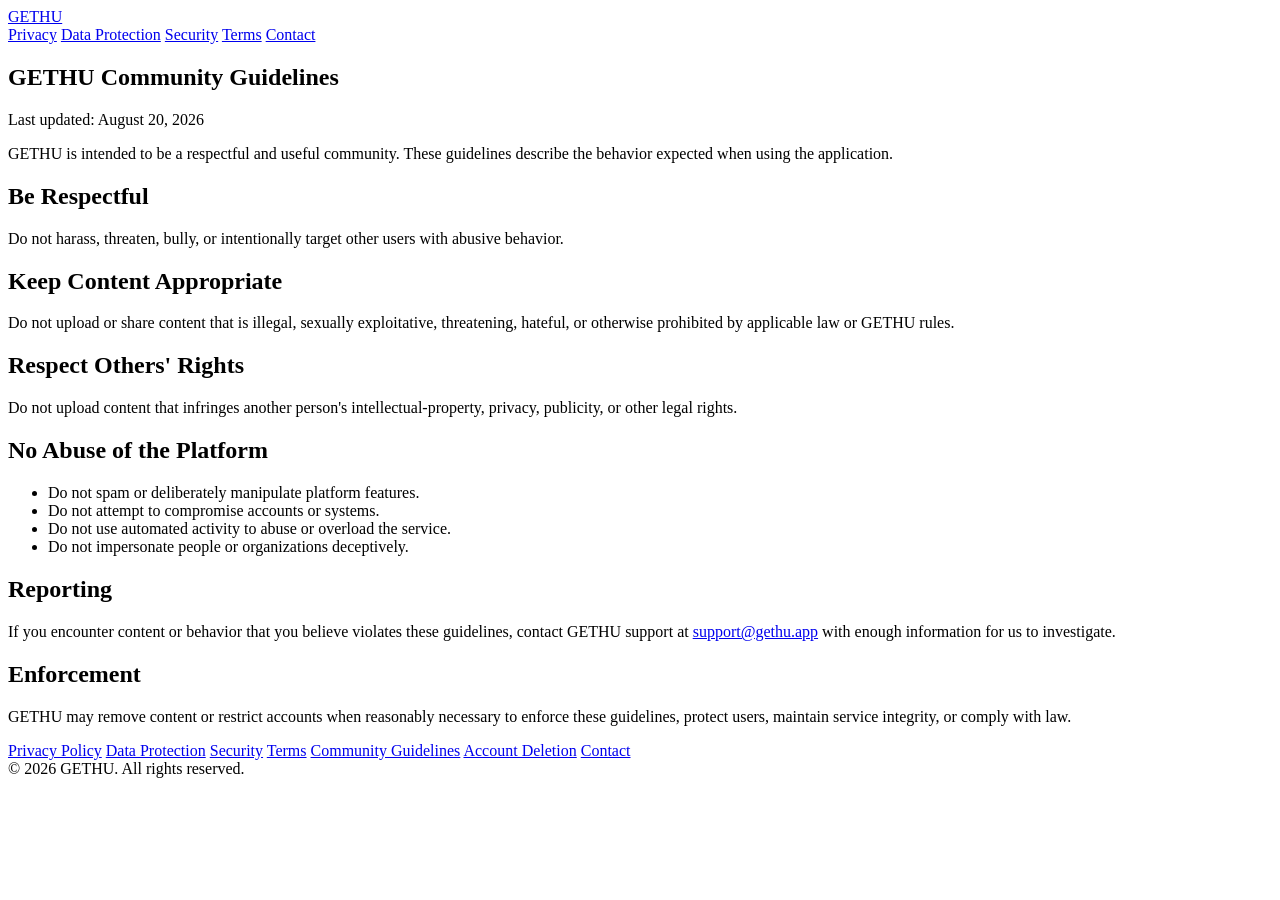
==== community.html @ e1e0f08c "initial commit intial commit containing basic version of all the files required for publishing app t" ====
<!DOCTYPE html>
<html lang="en">
<head>
    <meta charset="UTF-8">
    <meta name="viewport" content="width=device-width, initial-scale=1.0">
    <title>Community Guidelines | GETHU</title>
    <meta name="description" content="GETHU Community Guidelines for the GETHU mobile application.">
    <link rel="stylesheet" href="/assets/style.css">
</head>
<body>
<header class="site-header">
    <div class="header-inner">
        <a class="brand" href="/">GETHU</a>
        <nav class="nav" aria-label="Main navigation">
            <a href="/privacy">Privacy</a>
            <a href="/data-protection">Data Protection</a>
            <a href="/security">Security</a>
            <a href="/terms">Terms</a>
            <a href="/contact">Contact</a>
        </nav>
    </div>
</header>
<main class="container">
    <article class="card">
        <h1>GETHU Community Guidelines</h1>
        <div class="meta">Last updated: August 20, 2026</div>
        
<p>GETHU is intended to be a respectful and useful community. These guidelines describe the behavior expected when using the application.</p>
<h2>Be Respectful</h2>
<p>Do not harass, threaten, bully, or intentionally target other users with abusive behavior.</p>
<h2>Keep Content Appropriate</h2>
<p>Do not upload or share content that is illegal, sexually exploitative, threatening, hateful, or otherwise prohibited by applicable law or GETHU rules.</p>
<h2>Respect Others' Rights</h2>
<p>Do not upload content that infringes another person's intellectual-property, privacy, publicity, or other legal rights.</p>
<h2>No Abuse of the Platform</h2>
<ul>
<li>Do not spam or deliberately manipulate platform features.</li>
<li>Do not attempt to compromise accounts or systems.</li>
<li>Do not use automated activity to abuse or overload the service.</li>
<li>Do not impersonate people or organizations deceptively.</li>
</ul>
<h2>Reporting</h2>
<p>If you encounter content or behavior that you believe violates these guidelines, contact GETHU support at <a href="mailto:support@gethu.app">support@gethu.app</a> with enough information for us to investigate.</p>
<h2>Enforcement</h2>
<p>GETHU may remove content or restrict accounts when reasonably necessary to enforce these guidelines, protect users, maintain service integrity, or comply with law.</p>

    </article>
</main>
<footer class="footer">
    <div class="footer-inner">
        <div class="footer-links">
            <a href="/privacy">Privacy Policy</a>
            <a href="/data-protection">Data Protection</a>
            <a href="/security">Security</a>
            <a href="/terms">Terms</a>
            <a href="/community-guidelines">Community Guidelines</a>
            <a href="/account-deletion">Account Deletion</a>
            <a href="/contact">Contact</a>
        </div>
        <div>© 2026 GETHU. All rights reserved.</div>
    </div>
</footer>
</body>
</html>
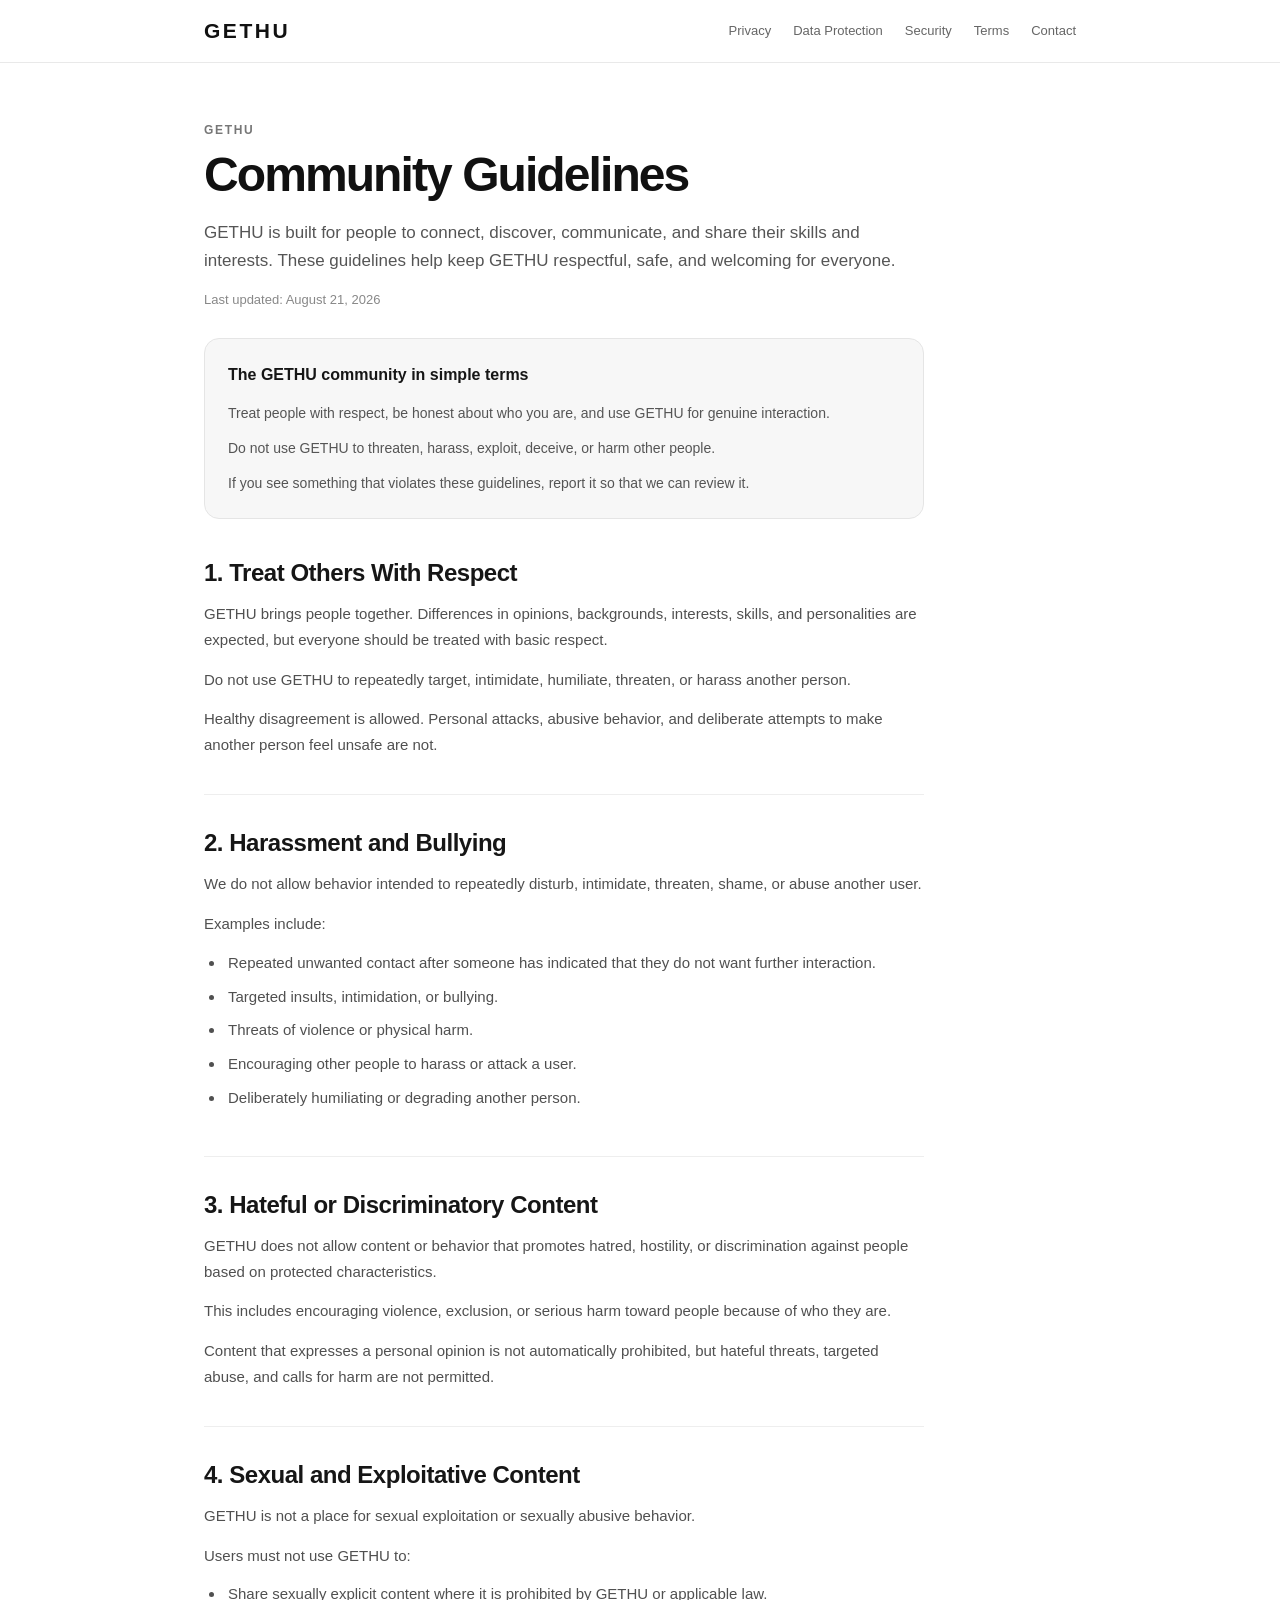
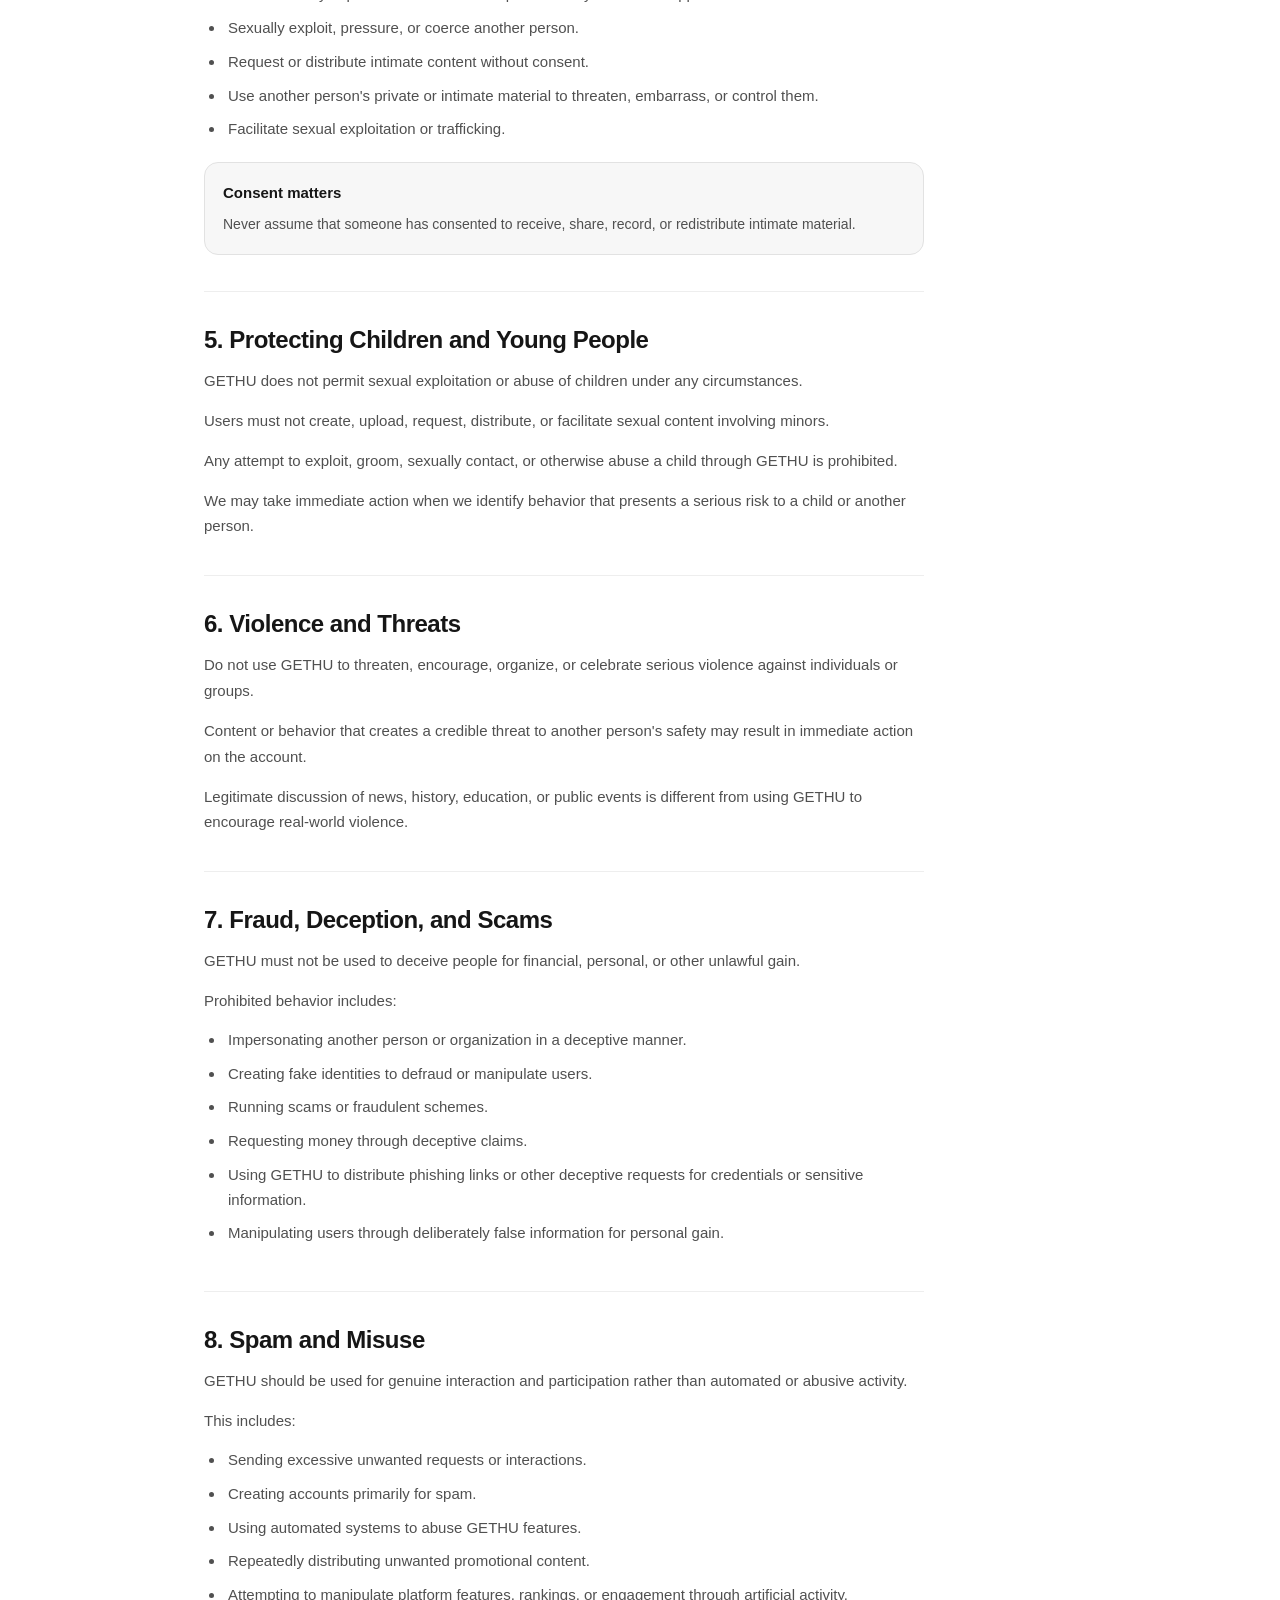
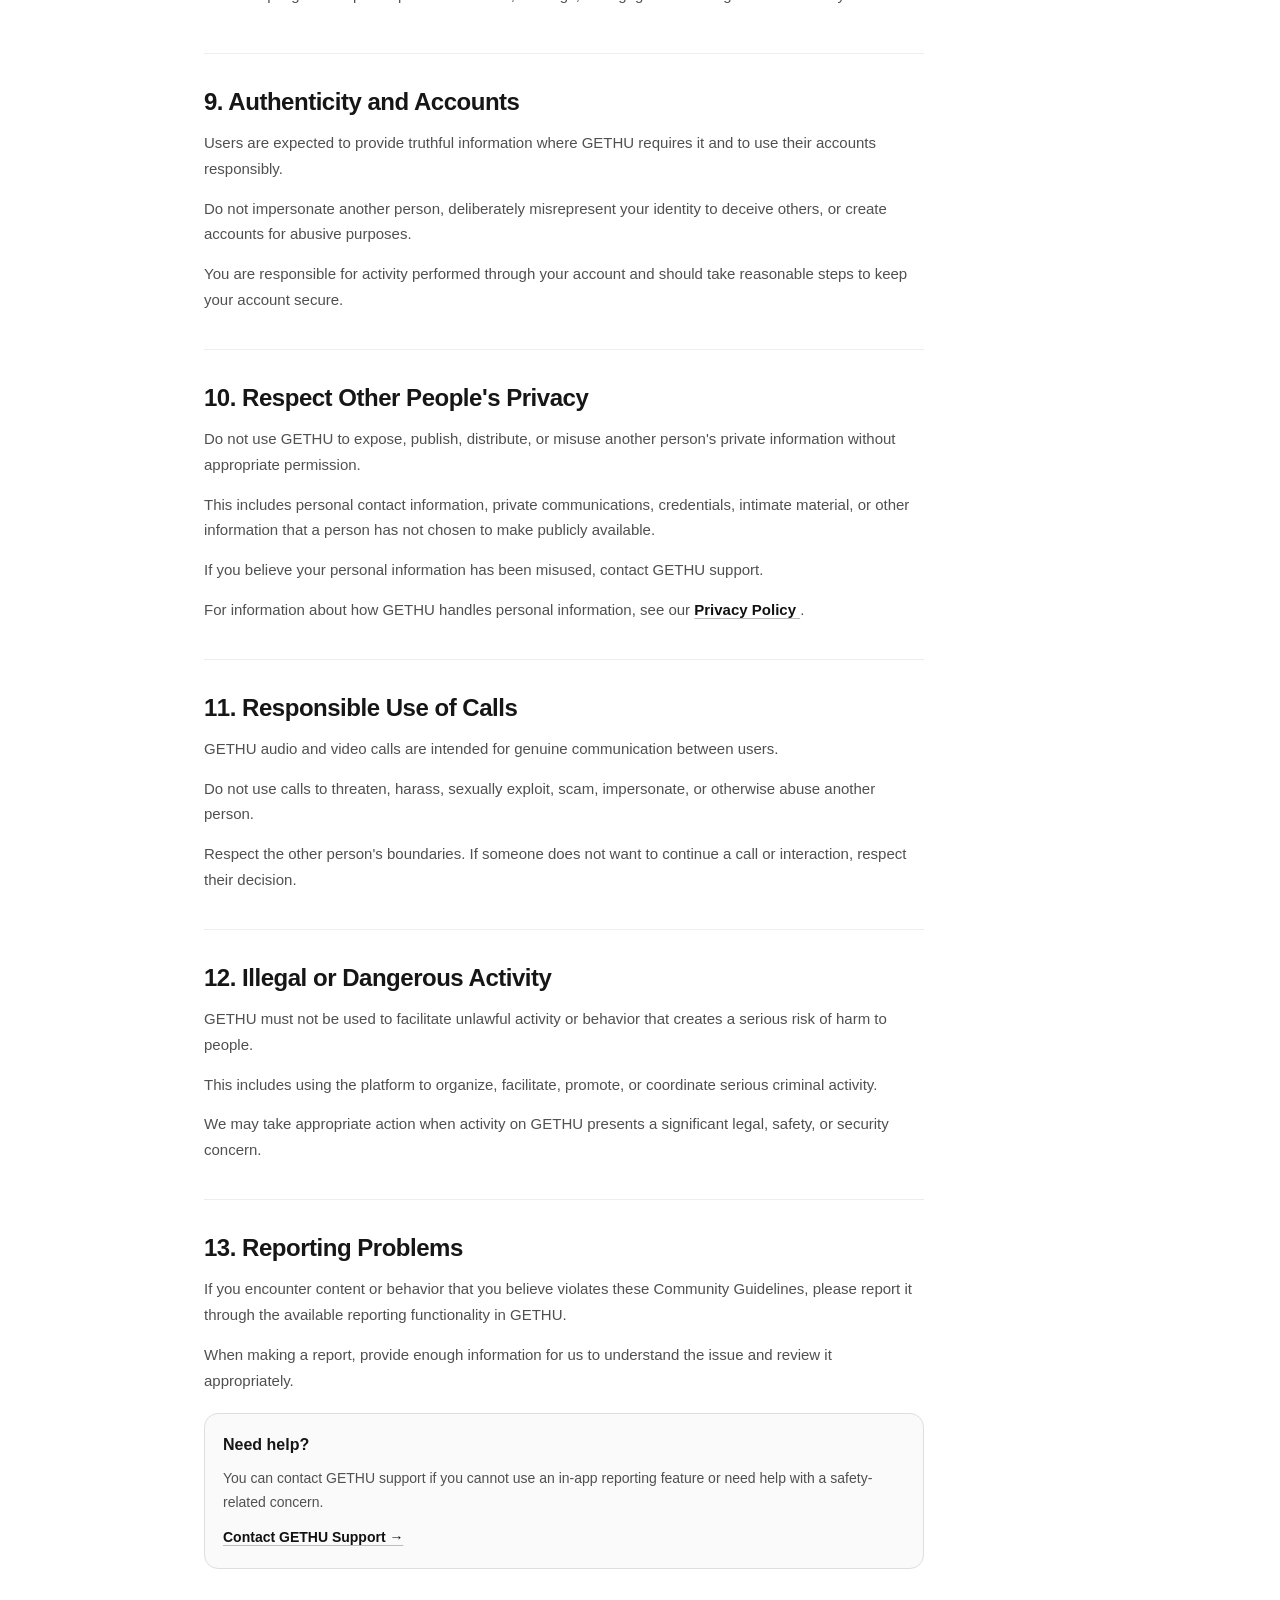
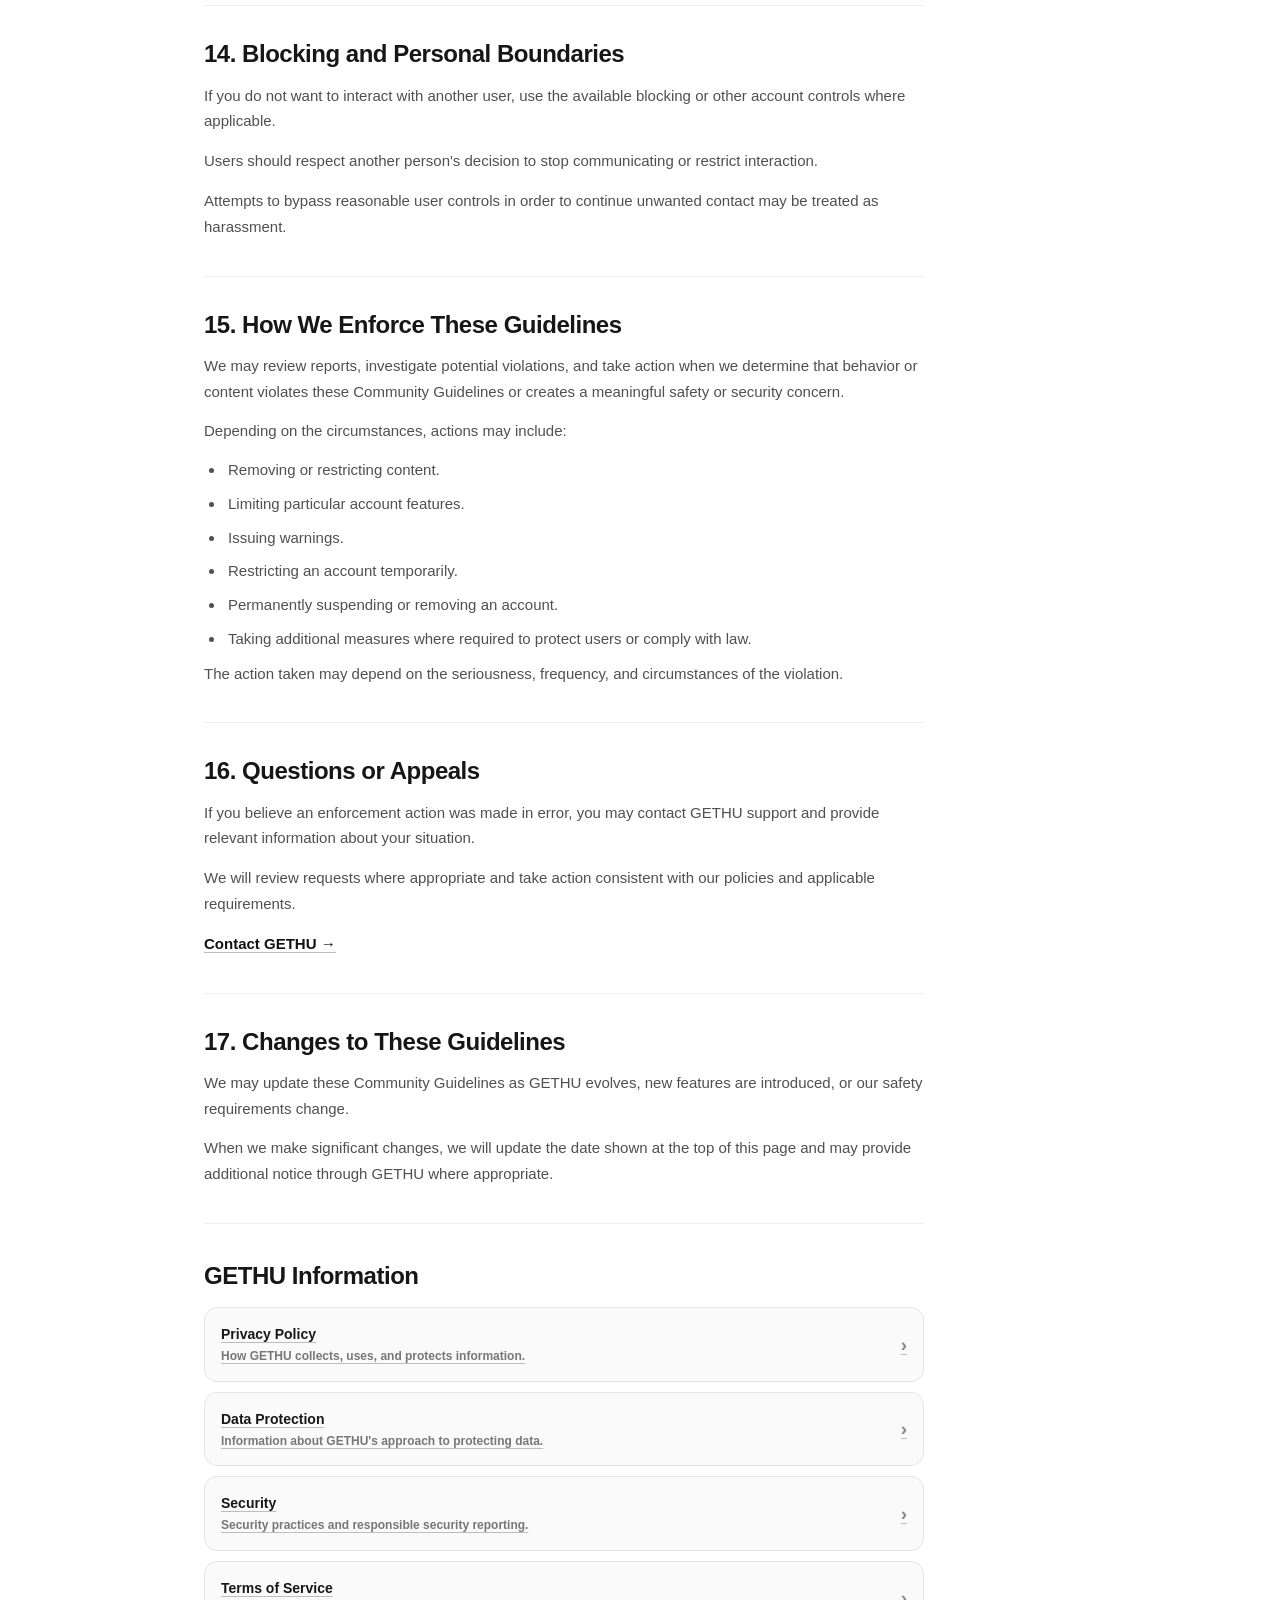
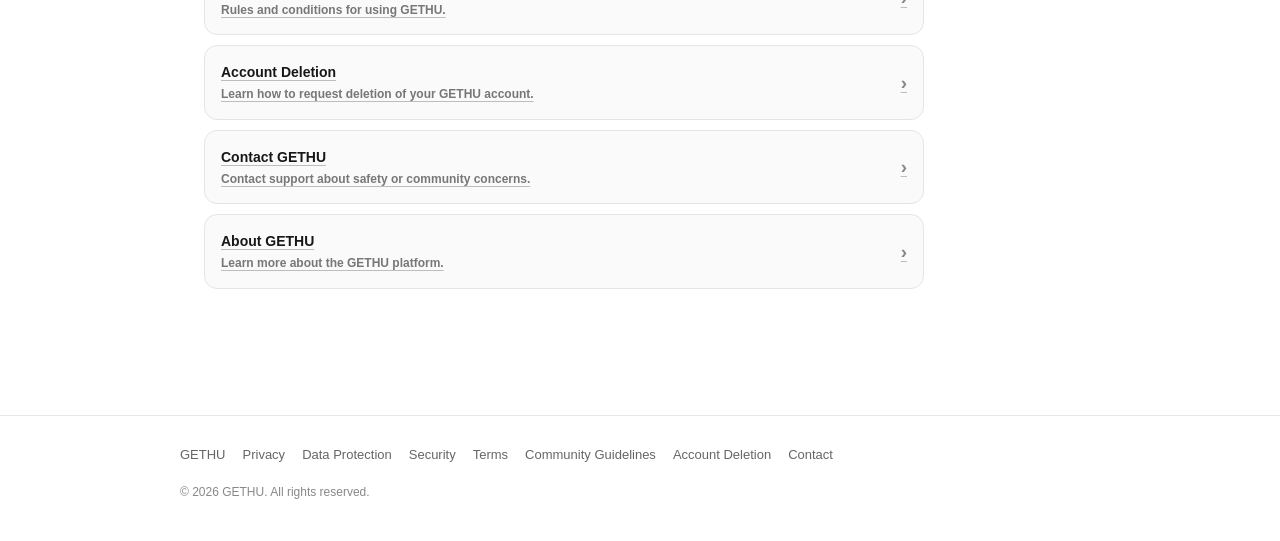
==== commit 650c9198: "Update community.html community guidelines updated fo rmobile viewing" ====
--- a/community.html
+++ b/community.html
@@ -1,64 +1,1873 @@
 <!DOCTYPE html>
 <html lang="en">
+
 <head>
+
     <meta charset="UTF-8">
-    <meta name="viewport" content="width=device-width, initial-scale=1.0">
+
+    <meta
+        name="viewport"
+        content="width=device-width, initial-scale=1.0, viewport-fit=cover"
+    >
+
+    <meta
+        name="description"
+        content="GETHU Community Guidelines. Learn how to use GETHU safely, respectfully, and responsibly."
+    >
+
+    <meta
+        name="robots"
+        content="index, follow"
+    >
+
     <title>Community Guidelines | GETHU</title>
-    <meta name="description" content="GETHU Community Guidelines for the GETHU mobile application.">
-    <link rel="stylesheet" href="/assets/style.css">
+
+
+    <style>
+
+        /* =========================================================
+           RESET
+           ========================================================= */
+
+        * {
+            box-sizing: border-box;
+        }
+
+        html {
+            margin: 0;
+            padding: 0;
+
+            scroll-behavior: smooth;
+
+            -webkit-text-size-adjust: 100%;
+        }
+
+        body {
+            margin: 0;
+            padding: 0;
+
+            background: #ffffff;
+            color: #171717;
+
+            font-family:
+                -apple-system,
+                BlinkMacSystemFont,
+                "Segoe UI",
+                Roboto,
+                Helvetica,
+                Arial,
+                sans-serif;
+
+            font-size: 16px;
+            line-height: 1.65;
+
+            -webkit-font-smoothing: antialiased;
+            text-rendering: optimizeLegibility;
+        }
+
+        a {
+            color: inherit;
+        }
+
+
+        /* =========================================================
+           HEADER
+           ========================================================= */
+
+        .site-header {
+            position: sticky;
+            top: 0;
+            z-index: 1000;
+
+            background: rgba(255, 255, 255, 0.95);
+
+            backdrop-filter: blur(16px);
+            -webkit-backdrop-filter: blur(16px);
+
+            border-bottom: 1px solid #e9e9e9;
+        }
+
+        .header-inner {
+            width: 100%;
+            max-width: 920px;
+
+            min-height: 62px;
+
+            margin: 0 auto;
+            padding: 0 18px;
+
+            display: flex;
+            align-items: center;
+            justify-content: space-between;
+        }
+
+        .brand {
+            color: #111111;
+
+            text-decoration: none;
+
+            font-size: 21px;
+            font-weight: 800;
+
+            letter-spacing: 0.12em;
+        }
+
+        .desktop-nav {
+            display: none;
+        }
+
+        .menu-button {
+            width: 42px;
+            height: 42px;
+
+            padding: 9px;
+
+            display: flex;
+            flex-direction: column;
+            justify-content: center;
+
+            gap: 5px;
+
+            background: #ffffff;
+
+            border: 1px solid #dedede;
+            border-radius: 10px;
+
+            cursor: pointer;
+        }
+
+        .menu-button span {
+            display: block;
+
+            width: 100%;
+            height: 2px;
+
+            background: #222222;
+
+            border-radius: 2px;
+        }
+
+
+        /* =========================================================
+           MOBILE NAVIGATION
+           ========================================================= */
+
+        .mobile-nav {
+            display: none;
+
+            background: #ffffff;
+
+            border-top: 1px solid #eeeeee;
+
+            padding: 5px 18px 12px;
+        }
+
+        .mobile-nav.open {
+            display: block;
+        }
+
+        .mobile-nav a {
+            display: block;
+
+            padding: 13px 2px;
+
+            color: #444444;
+
+            text-decoration: none;
+
+            font-size: 15px;
+            font-weight: 500;
+
+            border-bottom: 1px solid #eeeeee;
+        }
+
+        .mobile-nav a:last-child {
+            border-bottom: none;
+        }
+
+
+        /* =========================================================
+           MAIN
+           ========================================================= */
+
+        .page {
+            width: 100%;
+            max-width: 920px;
+
+            margin: 0 auto;
+
+            padding: 34px 18px 60px;
+        }
+
+
+        /* =========================================================
+           HERO
+           ========================================================= */
+
+        .hero {
+            padding-bottom: 28px;
+        }
+
+        .eyebrow {
+            margin-bottom: 8px;
+
+            color: #777777;
+
+            font-size: 12px;
+            font-weight: 700;
+
+            letter-spacing: 0.14em;
+            text-transform: uppercase;
+        }
+
+        h1 {
+            margin: 0;
+
+            color: #111111;
+
+            font-size: 36px;
+            font-weight: 800;
+
+            line-height: 1.08;
+
+            letter-spacing: -0.04em;
+        }
+
+        .intro {
+            margin: 18px 0 0;
+
+            max-width: 720px;
+
+            color: #555555;
+
+            font-size: 16px;
+
+            line-height: 1.65;
+        }
+
+        .updated {
+            margin-top: 14px;
+
+            color: #888888;
+
+            font-size: 13px;
+        }
+
+
+        /* =========================================================
+           SUMMARY
+           ========================================================= */
+
+        .summary {
+            margin: 0 0 38px;
+
+            padding: 20px;
+
+            background: #f7f7f7;
+
+            border: 1px solid #e5e5e5;
+
+            border-radius: 15px;
+        }
+
+        .summary-title {
+            margin-bottom: 13px;
+
+            color: #161616;
+
+            font-size: 16px;
+            font-weight: 700;
+        }
+
+        .summary p {
+            margin: 0 0 12px;
+
+            color: #555555;
+
+            font-size: 14px;
+
+            line-height: 1.65;
+        }
+
+        .summary p:last-child {
+            margin-bottom: 0;
+        }
+
+
+        /* =========================================================
+           CONTENT
+           ========================================================= */
+
+        .content {
+            max-width: 720px;
+        }
+
+        section {
+            margin: 0;
+
+            padding: 0 0 36px;
+
+            border-bottom: 1px solid #eeeeee;
+        }
+
+        section + section {
+            padding-top: 32px;
+        }
+
+        h2 {
+            margin: 0 0 13px;
+
+            color: #161616;
+
+            font-size: 22px;
+            font-weight: 750;
+
+            line-height: 1.3;
+
+            letter-spacing: -0.02em;
+        }
+
+        h3 {
+            margin: 24px 0 7px;
+
+            color: #292929;
+
+            font-size: 16px;
+            font-weight: 700;
+
+            line-height: 1.35;
+        }
+
+        p {
+            margin: 0 0 14px;
+
+            color: #505050;
+
+            font-size: 15px;
+
+            line-height: 1.72;
+        }
+
+        p:last-child {
+            margin-bottom: 0;
+        }
+
+        ul {
+            margin: 12px 0 0;
+
+            padding-left: 21px;
+        }
+
+        li {
+            margin: 0 0 9px;
+
+            padding-left: 3px;
+
+            color: #505050;
+
+            font-size: 15px;
+
+            line-height: 1.65;
+        }
+
+        strong {
+            color: #252525;
+            font-weight: 650;
+        }
+
+        .content a {
+            color: #111111;
+
+            font-weight: 600;
+
+            text-decoration: underline;
+            text-decoration-color: #bdbdbd;
+            text-underline-offset: 3px;
+        }
+
+
+        /* =========================================================
+           HIGHLIGHT BOX
+           ========================================================= */
+
+        .highlight {
+            margin-top: 20px;
+
+            padding: 18px;
+
+            background: #f7f7f7;
+
+            border: 1px solid #e2e2e2;
+
+            border-radius: 14px;
+        }
+
+        .highlight-title {
+            margin-bottom: 6px;
+
+            color: #161616;
+
+            font-size: 15px;
+            font-weight: 700;
+        }
+
+        .highlight p {
+            margin: 0;
+
+            font-size: 14px;
+        }
+
+
+        /* =========================================================
+           REPORT BOX
+           ========================================================= */
+
+        .report-box {
+            margin-top: 20px;
+
+            padding: 18px;
+
+            background: #fafafa;
+
+            border: 1px solid #dedede;
+
+            border-radius: 14px;
+        }
+
+        .report-title {
+            margin-bottom: 7px;
+
+            color: #161616;
+
+            font-size: 16px;
+            font-weight: 700;
+        }
+
+        .report-box p {
+            margin-bottom: 10px;
+
+            font-size: 14px;
+        }
+
+        .report-box a {
+            font-size: 14px;
+        }
+
+
+        /* =========================================================
+           RELATED LINKS
+           ========================================================= */
+
+        .related {
+            padding-top: 36px;
+
+            border-bottom: none;
+        }
+
+        .related h2 {
+            margin-bottom: 16px;
+        }
+
+        .related-list {
+            display: grid;
+
+            gap: 10px;
+        }
+
+        .related-link {
+            display: flex;
+            align-items: center;
+            justify-content: space-between;
+
+            gap: 15px;
+
+            padding: 15px 16px;
+
+            background: #fafafa;
+
+            border: 1px solid #e5e5e5;
+            border-radius: 13px;
+
+            text-decoration: none;
+
+            transition:
+                background 0.15s ease,
+                border-color 0.15s ease;
+        }
+
+        .related-link:hover {
+            background: #f5f5f5;
+
+            border-color: #d7d7d7;
+        }
+
+        .related-link-text {
+            min-width: 0;
+        }
+
+        .related-link-title {
+            display: block;
+
+            color: #171717;
+
+            font-size: 14px;
+            font-weight: 700;
+        }
+
+        .related-link-description {
+            display: block;
+
+            margin-top: 2px;
+
+            color: #777777;
+
+            font-size: 12px;
+
+            line-height: 1.45;
+        }
+
+        .arrow {
+            flex-shrink: 0;
+
+            color: #888888;
+
+            font-size: 19px;
+        }
+
+
+        /* =========================================================
+           FOOTER
+           ========================================================= */
+
+        .footer {
+            border-top: 1px solid #e8e8e8;
+
+            padding: 28px 18px 38px;
+
+            color: #888888;
+
+            font-size: 12px;
+        }
+
+        .footer-inner {
+            width: 100%;
+            max-width: 920px;
+
+            margin: 0 auto;
+        }
+
+        .footer-links {
+            display: flex;
+
+            flex-wrap: wrap;
+
+            gap: 9px 17px;
+
+            margin-bottom: 18px;
+        }
+
+        .footer-links a {
+            color: #666666;
+
+            font-size: 13px;
+
+            text-decoration: none;
+        }
+
+        .footer-links a:hover {
+            color: #111111;
+        }
+
+
+        /* =========================================================
+           TABLET / DESKTOP
+           ========================================================= */
+
+        @media (min-width: 700px) {
+
+            .header-inner {
+                padding: 0 24px;
+            }
+
+            .desktop-nav {
+                display: flex;
+
+                align-items: center;
+
+                gap: 22px;
+            }
+
+            .desktop-nav a {
+                color: #666666;
+
+                font-size: 13px;
+
+                text-decoration: none;
+            }
+
+            .desktop-nav a:hover {
+                color: #111111;
+            }
+
+            .menu-button,
+            .mobile-nav {
+                display: none !important;
+            }
+
+            .page {
+                padding: 58px 24px 90px;
+            }
+
+            h1 {
+                font-size: 48px;
+            }
+
+            .intro {
+                font-size: 17px;
+            }
+
+            .summary {
+                max-width: 720px;
+
+                padding: 23px;
+            }
+
+            h2 {
+                font-size: 24px;
+            }
+
+            p,
+            li {
+                font-size: 15px;
+            }
+
+            .footer {
+                padding-left: 24px;
+                padding-right: 24px;
+            }
+
+        }
+
+
+        /* =========================================================
+           REDUCED MOTION
+           ========================================================= */
+
+        @media (prefers-reduced-motion: reduce) {
+
+            html {
+                scroll-behavior: auto;
+            }
+
+            .related-link {
+                transition: none;
+            }
+
+        }
+
+    </style>
+
 </head>
+
+
 <body>
+
+
+<!-- =============================================================
+     HEADER
+     ============================================================= -->
+
 <header class="site-header">
+
     <div class="header-inner">
-        <a class="brand" href="/">GETHU</a>
-        <nav class="nav" aria-label="Main navigation">
-            <a href="/privacy">Privacy</a>
-            <a href="/data-protection">Data Protection</a>
-            <a href="/security">Security</a>
-            <a href="/terms">Terms</a>
-            <a href="/contact">Contact</a>
+
+        <a
+            class="brand"
+            href="https://play.gethu.app/gethu"
+            aria-label="GETHU"
+        >
+            GETHU
+        </a>
+
+
+        <nav
+            class="desktop-nav"
+            aria-label="Main navigation"
+        >
+
+            <a href="https://play.gethu.app/privacy">
+                Privacy
+            </a>
+
+            <a href="https://play.gethu.app/data">
+                Data Protection
+            </a>
+
+            <a href="https://play.gethu.app/security">
+                Security
+            </a>
+
+            <a href="https://play.gethu.app/terms">
+                Terms
+            </a>
+
+            <a href="https://play.gethu.app/contact">
+                Contact
+            </a>
+
         </nav>
+
+
+        <button
+            class="menu-button"
+            type="button"
+            aria-label="Open navigation"
+            aria-expanded="false"
+            aria-controls="mobile-nav"
+        >
+
+            <span></span>
+            <span></span>
+            <span></span>
+
+        </button>
+
     </div>
+
+
+    <nav
+        id="mobile-nav"
+        class="mobile-nav"
+        aria-label="Mobile navigation"
+    >
+
+        <a href="https://play.gethu.app/privacy">
+            Privacy Policy
+        </a>
+
+        <a href="https://play.gethu.app/data">
+            Data Protection
+        </a>
+
+        <a href="https://play.gethu.app/security">
+            Security
+        </a>
+
+        <a href="https://play.gethu.app/terms">
+            Terms of Service
+        </a>
+
+        <a href="https://play.gethu.app/community">
+            Community Guidelines
+        </a>
+
+        <a href="https://play.gethu.app/delete">
+            Account Deletion
+        </a>
+
+        <a href="https://play.gethu.app/contact">
+            Contact
+        </a>
+
+        <a href="https://play.gethu.app/gethu">
+            About GETHU
+        </a>
+
+    </nav>
+
 </header>
-<main class="container">
-    <article class="card">
-        <h1>GETHU Community Guidelines</h1>
-        <div class="meta">Last updated: August 20, 2026</div>
-        
-<p>GETHU is intended to be a respectful and useful community. These guidelines describe the behavior expected when using the application.</p>
-<h2>Be Respectful</h2>
-<p>Do not harass, threaten, bully, or intentionally target other users with abusive behavior.</p>
-<h2>Keep Content Appropriate</h2>
-<p>Do not upload or share content that is illegal, sexually exploitative, threatening, hateful, or otherwise prohibited by applicable law or GETHU rules.</p>
-<h2>Respect Others' Rights</h2>
-<p>Do not upload content that infringes another person's intellectual-property, privacy, publicity, or other legal rights.</p>
-<h2>No Abuse of the Platform</h2>
-<ul>
-<li>Do not spam or deliberately manipulate platform features.</li>
-<li>Do not attempt to compromise accounts or systems.</li>
-<li>Do not use automated activity to abuse or overload the service.</li>
-<li>Do not impersonate people or organizations deceptively.</li>
-</ul>
-<h2>Reporting</h2>
-<p>If you encounter content or behavior that you believe violates these guidelines, contact GETHU support at <a href="mailto:support@gethu.app">support@gethu.app</a> with enough information for us to investigate.</p>
-<h2>Enforcement</h2>
-<p>GETHU may remove content or restrict accounts when reasonably necessary to enforce these guidelines, protect users, maintain service integrity, or comply with law.</p>
-
-    </article>
+
+
+
+<!-- =============================================================
+     MAIN
+     ============================================================= -->
+
+<main class="page">
+
+
+    <!-- =========================================================
+         HERO
+         ========================================================= -->
+
+    <header class="hero">
+
+        <div class="eyebrow">
+            GETHU
+        </div>
+
+        <h1>
+            Community Guidelines
+        </h1>
+
+        <p class="intro">
+            GETHU is built for people to connect, discover,
+            communicate, and share their skills and interests.
+            These guidelines help keep GETHU respectful, safe,
+            and welcoming for everyone.
+        </p>
+
+        <div class="updated">
+            Last updated: August 21, 2026
+        </div>
+
+    </header>
+
+
+
+    <!-- =========================================================
+         SUMMARY
+         ========================================================= -->
+
+    <div class="summary">
+
+        <div class="summary-title">
+            The GETHU community in simple terms
+        </div>
+
+        <p>
+            Treat people with respect, be honest about who you
+            are, and use GETHU for genuine interaction.
+        </p>
+
+        <p>
+            Do not use GETHU to threaten, harass, exploit,
+            deceive, or harm other people.
+        </p>
+
+        <p>
+            If you see something that violates these guidelines,
+            report it so that we can review it.
+        </p>
+
+    </div>
+
+
+
+    <div class="content">
+
+
+        <!-- =====================================================
+             1. BE RESPECTFUL
+             ===================================================== -->
+
+        <section id="respect">
+
+            <h2>
+                1. Treat Others With Respect
+            </h2>
+
+            <p>
+                GETHU brings people together. Differences in
+                opinions, backgrounds, interests, skills, and
+                personalities are expected, but everyone should
+                be treated with basic respect.
+            </p>
+
+            <p>
+                Do not use GETHU to repeatedly target, intimidate,
+                humiliate, threaten, or harass another person.
+            </p>
+
+            <p>
+                Healthy disagreement is allowed. Personal attacks,
+                abusive behavior, and deliberate attempts to make
+                another person feel unsafe are not.
+            </p>
+
+        </section>
+
+
+
+        <!-- =====================================================
+             2. HARASSMENT
+             ===================================================== -->
+
+        <section id="harassment">
+
+            <h2>
+                2. Harassment and Bullying
+            </h2>
+
+            <p>
+                We do not allow behavior intended to repeatedly
+                disturb, intimidate, threaten, shame, or abuse
+                another user.
+            </p>
+
+            <p>
+                Examples include:
+            </p>
+
+            <ul>
+
+                <li>
+                    Repeated unwanted contact after someone has
+                    indicated that they do not want further
+                    interaction.
+                </li>
+
+                <li>
+                    Targeted insults, intimidation, or bullying.
+                </li>
+
+                <li>
+                    Threats of violence or physical harm.
+                </li>
+
+                <li>
+                    Encouraging other people to harass or attack
+                    a user.
+                </li>
+
+                <li>
+                    Deliberately humiliating or degrading another
+                    person.
+                </li>
+
+            </ul>
+
+        </section>
+
+
+
+        <!-- =====================================================
+             3. HATEFUL CONDUCT
+             ===================================================== -->
+
+        <section id="hateful-content">
+
+            <h2>
+                3. Hateful or Discriminatory Content
+            </h2>
+
+            <p>
+                GETHU does not allow content or behavior that
+                promotes hatred, hostility, or discrimination
+                against people based on protected characteristics.
+            </p>
+
+            <p>
+                This includes encouraging violence, exclusion,
+                or serious harm toward people because of who they
+                are.
+            </p>
+
+            <p>
+                Content that expresses a personal opinion is not
+                automatically prohibited, but hateful threats,
+                targeted abuse, and calls for harm are not
+                permitted.
+            </p>
+
+        </section>
+
+
+
+        <!-- =====================================================
+             4. SEXUAL CONTENT
+             ===================================================== -->
+
+        <section id="sexual-content">
+
+            <h2>
+                4. Sexual and Exploitative Content
+            </h2>
+
+            <p>
+                GETHU is not a place for sexual exploitation or
+                sexually abusive behavior.
+            </p>
+
+            <p>
+                Users must not use GETHU to:
+            </p>
+
+            <ul>
+
+                <li>
+                    Share sexually explicit content where it is
+                    prohibited by GETHU or applicable law.
+                </li>
+
+                <li>
+                    Sexually exploit, pressure, or coerce another
+                    person.
+                </li>
+
+                <li>
+                    Request or distribute intimate content
+                    without consent.
+                </li>
+
+                <li>
+                    Use another person's private or intimate
+                    material to threaten, embarrass, or control
+                    them.
+                </li>
+
+                <li>
+                    Facilitate sexual exploitation or trafficking.
+                </li>
+
+            </ul>
+
+            <div class="highlight">
+
+                <div class="highlight-title">
+                    Consent matters
+                </div>
+
+                <p>
+                    Never assume that someone has consented to
+                    receive, share, record, or redistribute
+                    intimate material.
+                </p>
+
+            </div>
+
+        </section>
+
+
+
+        <!-- =====================================================
+             5. MINORS
+             ===================================================== -->
+
+        <section id="minors">
+
+            <h2>
+                5. Protecting Children and Young People
+            </h2>
+
+            <p>
+                GETHU does not permit sexual exploitation or abuse
+                of children under any circumstances.
+            </p>
+
+            <p>
+                Users must not create, upload, request, distribute,
+                or facilitate sexual content involving minors.
+            </p>
+
+            <p>
+                Any attempt to exploit, groom, sexually contact,
+                or otherwise abuse a child through GETHU is
+                prohibited.
+            </p>
+
+            <p>
+                We may take immediate action when we identify
+                behavior that presents a serious risk to a child
+                or another person.
+            </p>
+
+        </section>
+
+
+
+        <!-- =====================================================
+             6. VIOLENCE AND THREATS
+             ===================================================== -->
+
+        <section id="violence">
+
+            <h2>
+                6. Violence and Threats
+            </h2>
+
+            <p>
+                Do not use GETHU to threaten, encourage, organize,
+                or celebrate serious violence against individuals
+                or groups.
+            </p>
+
+            <p>
+                Content or behavior that creates a credible threat
+                to another person's safety may result in immediate
+                action on the account.
+            </p>
+
+            <p>
+                Legitimate discussion of news, history, education,
+                or public events is different from using GETHU to
+                encourage real-world violence.
+            </p>
+
+        </section>
+
+
+
+        <!-- =====================================================
+             7. FRAUD AND DECEPTION
+             ===================================================== -->
+
+        <section id="fraud">
+
+            <h2>
+                7. Fraud, Deception, and Scams
+            </h2>
+
+            <p>
+                GETHU must not be used to deceive people for
+                financial, personal, or other unlawful gain.
+            </p>
+
+            <p>
+                Prohibited behavior includes:
+            </p>
+
+            <ul>
+
+                <li>
+                    Impersonating another person or organization
+                    in a deceptive manner.
+                </li>
+
+                <li>
+                    Creating fake identities to defraud or
+                    manipulate users.
+                </li>
+
+                <li>
+                    Running scams or fraudulent schemes.
+                </li>
+
+                <li>
+                    Requesting money through deceptive claims.
+                </li>
+
+                <li>
+                    Using GETHU to distribute phishing links or
+                    other deceptive requests for credentials or
+                    sensitive information.
+                </li>
+
+                <li>
+                    Manipulating users through deliberately false
+                    information for personal gain.
+                </li>
+
+            </ul>
+
+        </section>
+
+
+
+        <!-- =====================================================
+             8. SPAM
+             ===================================================== -->
+
+        <section id="spam">
+
+            <h2>
+                8. Spam and Misuse
+            </h2>
+
+            <p>
+                GETHU should be used for genuine interaction and
+                participation rather than automated or abusive
+                activity.
+            </p>
+
+            <p>
+                This includes:
+            </p>
+
+            <ul>
+
+                <li>
+                    Sending excessive unwanted requests or
+                    interactions.
+                </li>
+
+                <li>
+                    Creating accounts primarily for spam.
+                </li>
+
+                <li>
+                    Using automated systems to abuse GETHU
+                    features.
+                </li>
+
+                <li>
+                    Repeatedly distributing unwanted promotional
+                    content.
+                </li>
+
+                <li>
+                    Attempting to manipulate platform features,
+                    rankings, or engagement through artificial
+                    activity.
+                </li>
+
+            </ul>
+
+        </section>
+
+
+
+        <!-- =====================================================
+             9. FAKE ACCOUNTS
+             ===================================================== -->
+
+        <section id="accounts">
+
+            <h2>
+                9. Authenticity and Accounts
+            </h2>
+
+            <p>
+                Users are expected to provide truthful information
+                where GETHU requires it and to use their accounts
+                responsibly.
+            </p>
+
+            <p>
+                Do not impersonate another person, deliberately
+                misrepresent your identity to deceive others, or
+                create accounts for abusive purposes.
+            </p>
+
+            <p>
+                You are responsible for activity performed through
+                your account and should take reasonable steps to
+                keep your account secure.
+            </p>
+
+        </section>
+
+
+
+        <!-- =====================================================
+             10. PRIVACY
+             ===================================================== -->
+
+        <section id="privacy">
+
+            <h2>
+                10. Respect Other People's Privacy
+            </h2>
+
+            <p>
+                Do not use GETHU to expose, publish, distribute,
+                or misuse another person's private information
+                without appropriate permission.
+            </p>
+
+            <p>
+                This includes personal contact information,
+                private communications, credentials, intimate
+                material, or other information that a person has
+                not chosen to make publicly available.
+            </p>
+
+            <p>
+                If you believe your personal information has been
+                misused, contact GETHU support.
+            </p>
+
+            <p>
+                For information about how GETHU handles personal
+                information, see our
+                <a href="https://play.gethu.app/privacy">
+                    Privacy Policy
+                </a>.
+            </p>
+
+        </section>
+
+
+
+        <!-- =====================================================
+             11. CALLS
+             ===================================================== -->
+
+        <section id="calls">
+
+            <h2>
+                11. Responsible Use of Calls
+            </h2>
+
+            <p>
+                GETHU audio and video calls are intended for
+                genuine communication between users.
+            </p>
+
+            <p>
+                Do not use calls to threaten, harass, sexually
+                exploit, scam, impersonate, or otherwise abuse
+                another person.
+            </p>
+
+            <p>
+                Respect the other person's boundaries. If someone
+                does not want to continue a call or interaction,
+                respect their decision.
+            </p>
+
+        </section>
+
+
+
+        <!-- =====================================================
+             12. ILLEGAL ACTIVITY
+             ===================================================== -->
+
+        <section id="illegal">
+
+            <h2>
+                12. Illegal or Dangerous Activity
+            </h2>
+
+            <p>
+                GETHU must not be used to facilitate unlawful
+                activity or behavior that creates a serious risk
+                of harm to people.
+            </p>
+
+            <p>
+                This includes using the platform to organize,
+                facilitate, promote, or coordinate serious
+                criminal activity.
+            </p>
+
+            <p>
+                We may take appropriate action when activity on
+                GETHU presents a significant legal, safety, or
+                security concern.
+            </p>
+
+        </section>
+
+
+
+        <!-- =====================================================
+             13. REPORTING
+             ===================================================== -->
+
+        <section id="reporting">
+
+            <h2>
+                13. Reporting Problems
+            </h2>
+
+            <p>
+                If you encounter content or behavior that you
+                believe violates these Community Guidelines,
+                please report it through the available reporting
+                functionality in GETHU.
+            </p>
+
+            <p>
+                When making a report, provide enough information
+                for us to understand the issue and review it
+                appropriately.
+            </p>
+
+            <div class="report-box">
+
+                <div class="report-title">
+                    Need help?
+                </div>
+
+                <p>
+                    You can contact GETHU support if you cannot
+                    use an in-app reporting feature or need help
+                    with a safety-related concern.
+                </p>
+
+                <a href="https://play.gethu.app/contact">
+                    Contact GETHU Support →
+                </a>
+
+            </div>
+
+        </section>
+
+
+
+        <!-- =====================================================
+             14. BLOCKING
+             ===================================================== -->
+
+        <section id="blocking">
+
+            <h2>
+                14. Blocking and Personal Boundaries
+            </h2>
+
+            <p>
+                If you do not want to interact with another user,
+                use the available blocking or other account
+                controls where applicable.
+            </p>
+
+            <p>
+                Users should respect another person's decision
+                to stop communicating or restrict interaction.
+            </p>
+
+            <p>
+                Attempts to bypass reasonable user controls in
+                order to continue unwanted contact may be treated
+                as harassment.
+            </p>
+
+        </section>
+
+
+
+        <!-- =====================================================
+             15. ENFORCEMENT
+             ===================================================== -->
+
+        <section id="enforcement">
+
+            <h2>
+                15. How We Enforce These Guidelines
+            </h2>
+
+            <p>
+                We may review reports, investigate potential
+                violations, and take action when we determine
+                that behavior or content violates these
+                Community Guidelines or creates a meaningful
+                safety or security concern.
+            </p>
+
+            <p>
+                Depending on the circumstances, actions may
+                include:
+            </p>
+
+            <ul>
+
+                <li>
+                    Removing or restricting content.
+                </li>
+
+                <li>
+                    Limiting particular account features.
+                </li>
+
+                <li>
+                    Issuing warnings.
+                </li>
+
+                <li>
+                    Restricting an account temporarily.
+                </li>
+
+                <li>
+                    Permanently suspending or removing an account.
+                </li>
+
+                <li>
+                    Taking additional measures where required
+                    to protect users or comply with law.
+                </li>
+
+            </ul>
+
+            <p>
+                The action taken may depend on the seriousness,
+                frequency, and circumstances of the violation.
+            </p>
+
+        </section>
+
+
+
+        <!-- =====================================================
+             16. APPEALS
+             ===================================================== -->
+
+        <section id="appeals">
+
+            <h2>
+                16. Questions or Appeals
+            </h2>
+
+            <p>
+                If you believe an enforcement action was made in
+                error, you may contact GETHU support and provide
+                relevant information about your situation.
+            </p>
+
+            <p>
+                We will review requests where appropriate and
+                take action consistent with our policies and
+                applicable requirements.
+            </p>
+
+            <p>
+                <a href="https://play.gethu.app/contact">
+                    Contact GETHU →
+                </a>
+            </p>
+
+        </section>
+
+
+
+        <!-- =====================================================
+             17. CHANGES
+             ===================================================== -->
+
+        <section id="changes">
+
+            <h2>
+                17. Changes to These Guidelines
+            </h2>
+
+            <p>
+                We may update these Community Guidelines as GETHU
+                evolves, new features are introduced, or our
+                safety requirements change.
+            </p>
+
+            <p>
+                When we make significant changes, we will update
+                the date shown at the top of this page and may
+                provide additional notice through GETHU where
+                appropriate.
+            </p>
+
+        </section>
+
+
+
+        <!-- =====================================================
+             RELATED INFORMATION
+             ===================================================== -->
+
+        <section class="related">
+
+            <h2>
+                GETHU Information
+            </h2>
+
+
+            <div class="related-list">
+
+
+                <a
+                    class="related-link"
+                    href="https://play.gethu.app/privacy"
+                >
+
+                    <span class="related-link-text">
+
+                        <span class="related-link-title">
+                            Privacy Policy
+                        </span>
+
+                        <span class="related-link-description">
+                            How GETHU collects, uses, and protects
+                            information.
+                        </span>
+
+                    </span>
+
+                    <span class="arrow">
+                        ›
+                    </span>
+
+                </a>
+
+
+                <a
+                    class="related-link"
+                    href="https://play.gethu.app/data"
+                >
+
+                    <span class="related-link-text">
+
+                        <span class="related-link-title">
+                            Data Protection
+                        </span>
+
+                        <span class="related-link-description">
+                            Information about GETHU's approach to
+                            protecting data.
+                        </span>
+
+                    </span>
+
+                    <span class="arrow">
+                        ›
+                    </span>
+
+                </a>
+
+
+                <a
+                    class="related-link"
+                    href="https://play.gethu.app/security"
+                >
+
+                    <span class="related-link-text">
+
+                        <span class="related-link-title">
+                            Security
+                        </span>
+
+                        <span class="related-link-description">
+                            Security practices and responsible
+                            security reporting.
+                        </span>
+
+                    </span>
+
+                    <span class="arrow">
+                        ›
+                    </span>
+
+                </a>
+
+
+                <a
+                    class="related-link"
+                    href="https://play.gethu.app/terms"
+                >
+
+                    <span class="related-link-text">
+
+                        <span class="related-link-title">
+                            Terms of Service
+                        </span>
+
+                        <span class="related-link-description">
+                            Rules and conditions for using GETHU.
+                        </span>
+
+                    </span>
+
+                    <span class="arrow">
+                        ›
+                    </span>
+
+                </a>
+
+
+                <a
+                    class="related-link"
+                    href="https://play.gethu.app/delete"
+                >
+
+                    <span class="related-link-text">
+
+                        <span class="related-link-title">
+                            Account Deletion
+                        </span>
+
+                        <span class="related-link-description">
+                            Learn how to request deletion of
+                            your GETHU account.
+                        </span>
+
+                    </span>
+
+                    <span class="arrow">
+                        ›
+                    </span>
+
+                </a>
+
+
+                <a
+                    class="related-link"
+                    href="https://play.gethu.app/contact"
+                >
+
+                    <span class="related-link-text">
+
+                        <span class="related-link-title">
+                            Contact GETHU
+                        </span>
+
+                        <span class="related-link-description">
+                            Contact support about safety or
+                            community concerns.
+                        </span>
+
+                    </span>
+
+                    <span class="arrow">
+                        ›
+                    </span>
+
+                </a>
+
+
+                <a
+                    class="related-link"
+                    href="https://play.gethu.app/gethu"
+                >
+
+                    <span class="related-link-text">
+
+                        <span class="related-link-title">
+                            About GETHU
+                        </span>
+
+                        <span class="related-link-description">
+                            Learn more about the GETHU platform.
+                        </span>
+
+                    </span>
+
+                    <span class="arrow">
+                        ›
+                    </span>
+
+                </a>
+
+
+            </div>
+
+        </section>
+
+
+    </div>
+
 </main>
+
+
+
+<!-- =============================================================
+     FOOTER
+     ============================================================= -->
+
 <footer class="footer">
+
     <div class="footer-inner">
+
+
         <div class="footer-links">
-            <a href="/privacy">Privacy Policy</a>
-            <a href="/data-protection">Data Protection</a>
-            <a href="/security">Security</a>
-            <a href="/terms">Terms</a>
-            <a href="/community-guidelines">Community Guidelines</a>
-            <a href="/account-deletion">Account Deletion</a>
-            <a href="/contact">Contact</a>
+
+            <a href="https://play.gethu.app/index">
+                GETHU
+            </a>
+
+            <a href="https://play.gethu.app/privacy">
+                Privacy
+            </a>
+
+            <a href="https://play.gethu.app/data">
+                Data Protection
+            </a>
+
+            <a href="https://play.gethu.app/security">
+                Security
+            </a>
+
+            <a href="https://play.gethu.app/terms">
+                Terms
+            </a>
+
+            <a href="https://play.gethu.app/community">
+                Community Guidelines
+            </a>
+
+            <a href="https://play.gethu.app/delete">
+                Account Deletion
+            </a>
+
+            <a href="https://play.gethu.app/contact">
+                Contact
+            </a>
+
         </div>
-        <div>© 2026 GETHU. All rights reserved.</div>
+
+
+        <div>
+            © 2026 GETHU. All rights reserved.
+        </div>
+
+
     </div>
+
 </footer>
+
+
+
+<!-- =============================================================
+     MOBILE MENU
+     ============================================================= -->
+
+<script>
+
+    (function () {
+
+        const button =
+            document.querySelector(".menu-button");
+
+        const menu =
+            document.querySelector("#mobile-nav");
+
+
+        if (!button || !menu) {
+            return;
+        }
+
+
+        button.addEventListener(
+            "click",
+            function () {
+
+                const open =
+                    menu.classList.toggle("open");
+
+
+                button.setAttribute(
+                    "aria-expanded",
+                    open ? "true" : "false"
+                );
+
+
+                button.setAttribute(
+                    "aria-label",
+                    open
+                        ? "Close navigation"
+                        : "Open navigation"
+                );
+
+            }
+        );
+
+
+        menu.querySelectorAll("a").forEach(
+            function (link) {
+
+                link.addEventListener(
+                    "click",
+                    function () {
+
+                        menu.classList.remove("open");
+
+                        button.setAttribute(
+                            "aria-expanded",
+                            "false"
+                        );
+
+                        button.setAttribute(
+                            "aria-label",
+                            "Open navigation"
+                        );
+
+                    }
+                );
+
+            }
+        );
+
+    })();
+
+</script>
+
+
 </body>
+
 </html>
